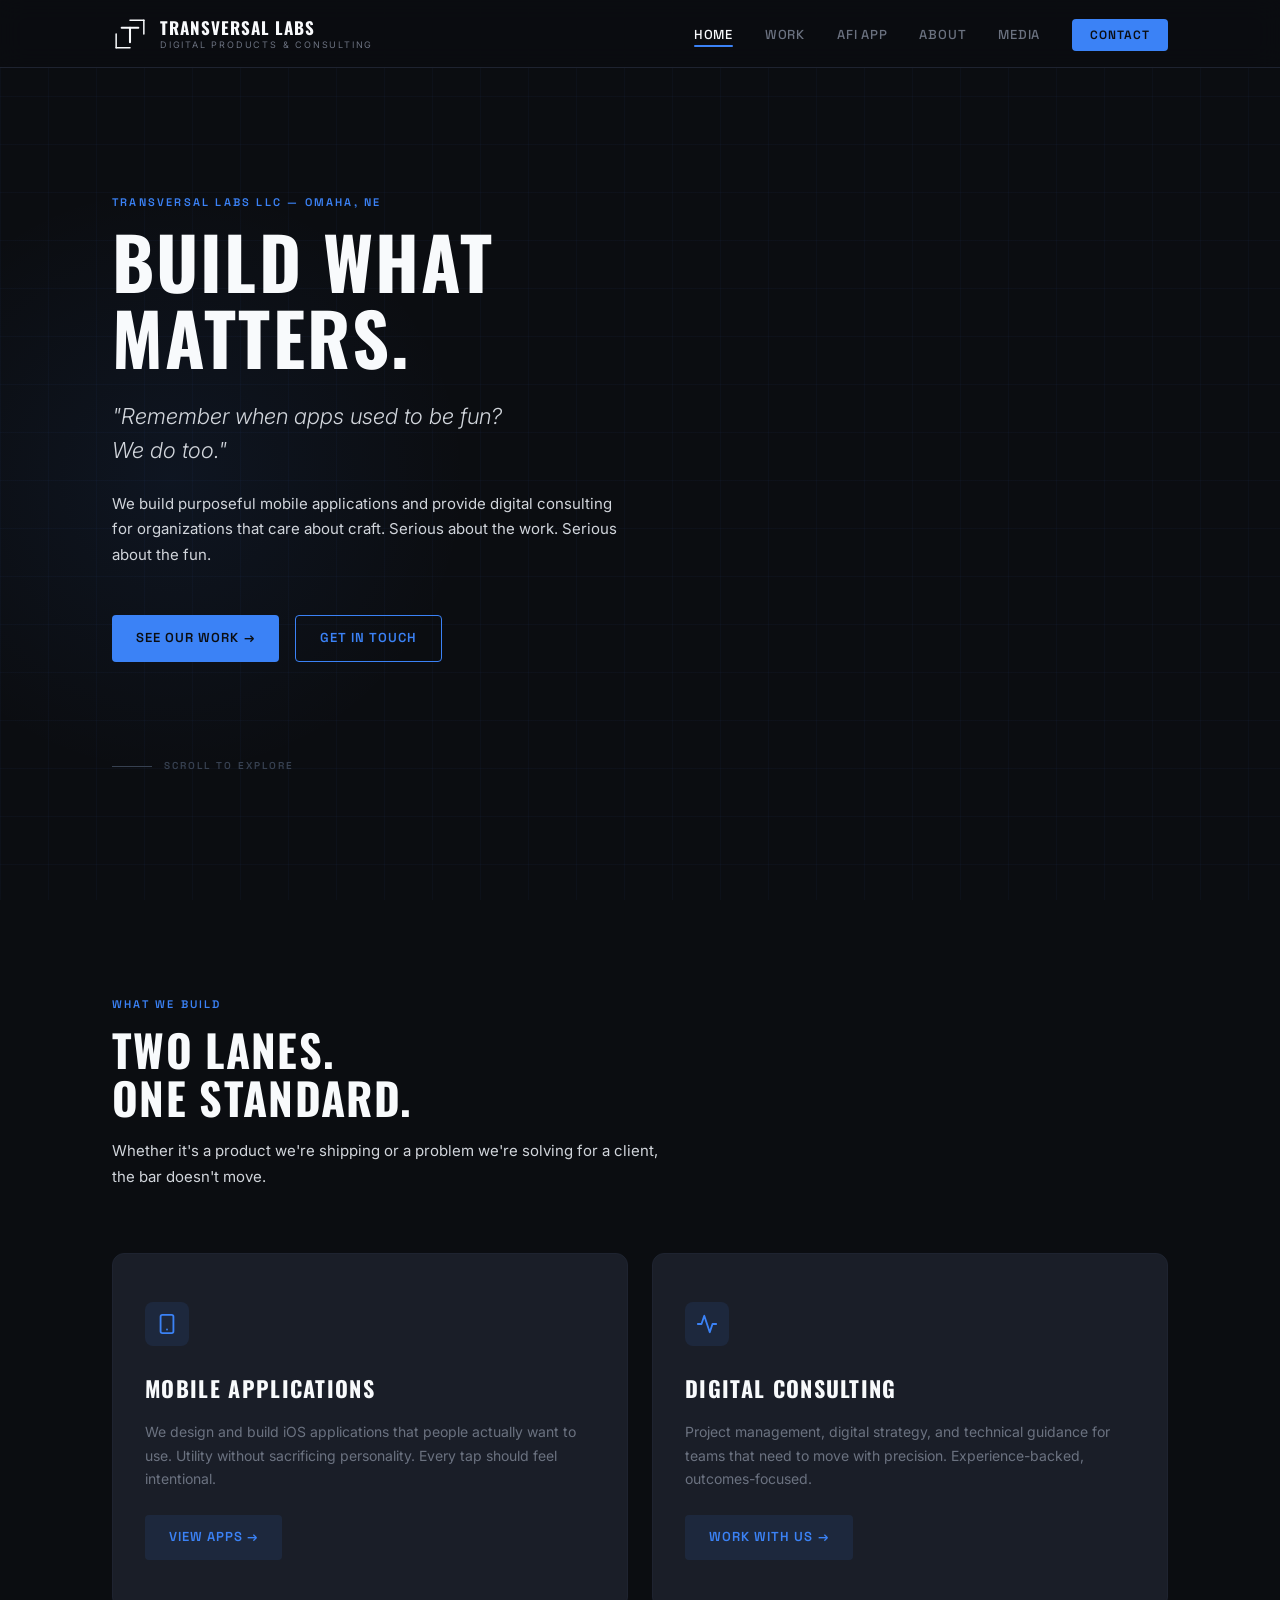
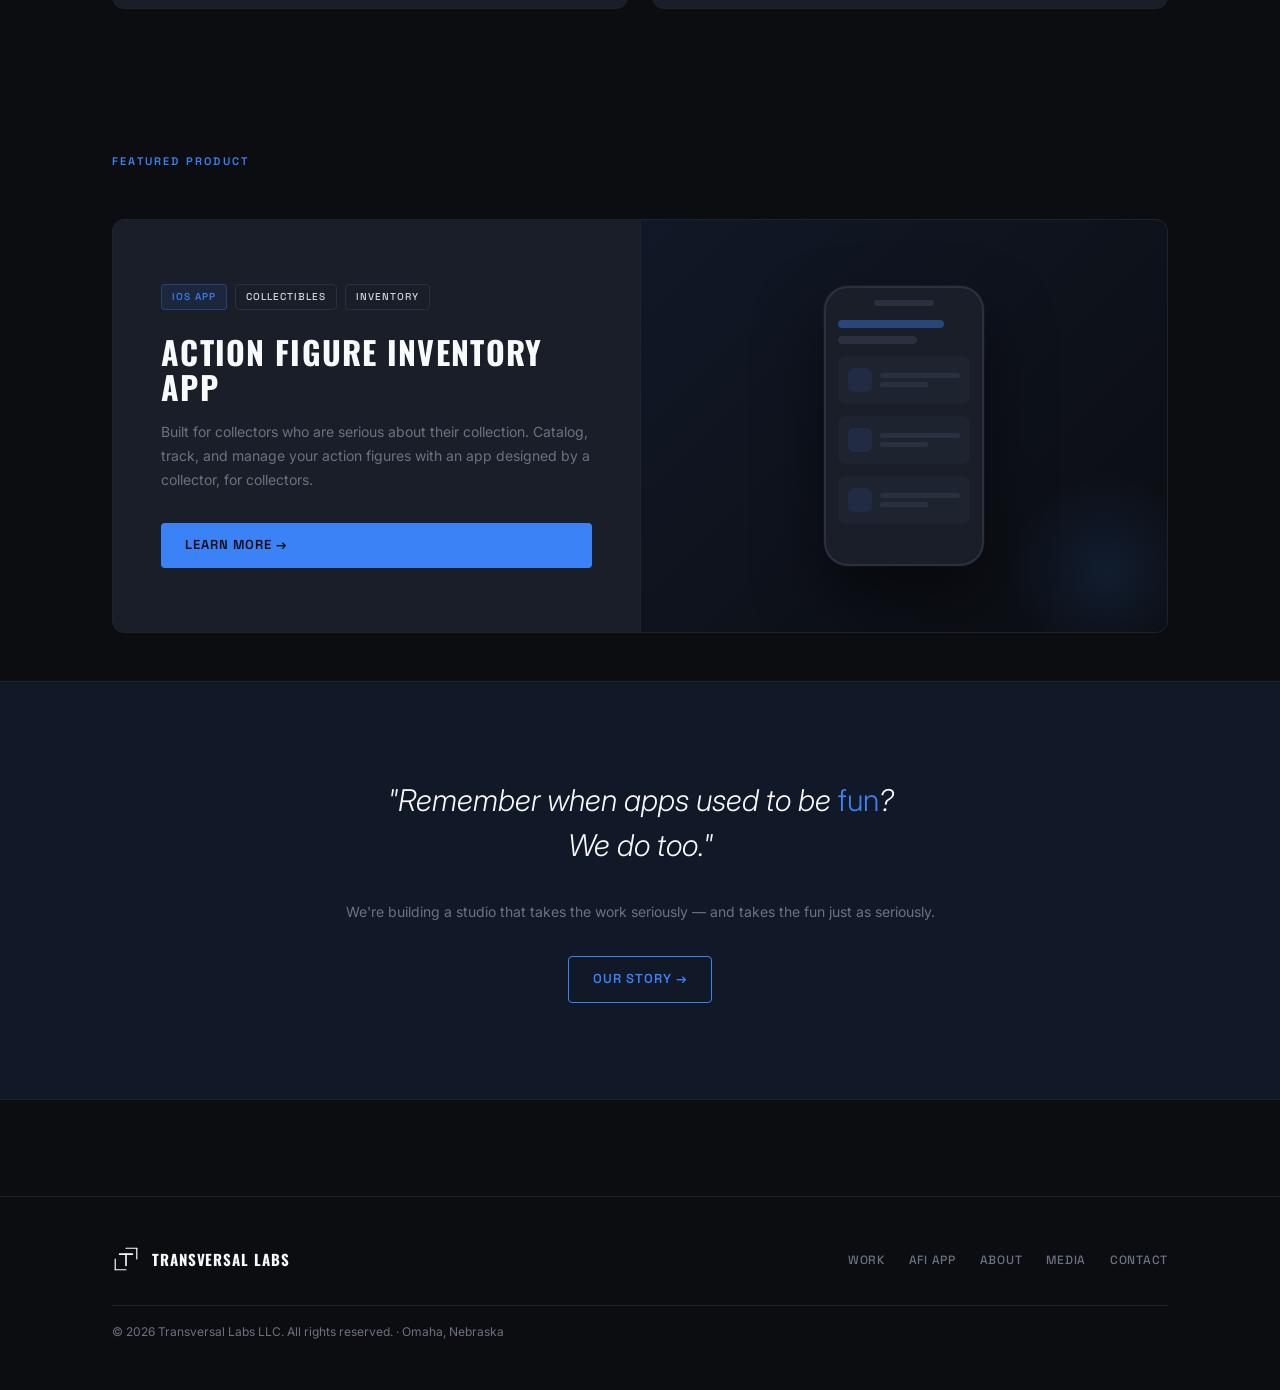
==== index.html @ af02b2d1 "Initial site build" ====
<!DOCTYPE html>
<html lang="en">
<head>
  <meta charset="UTF-8" />
  <meta name="viewport" content="width=device-width, initial-scale=1.0" />
  <meta name="description" content="Transversal Labs — Mobile apps and digital consulting. Remember when apps used to be fun? We do too." />
  <title>Transversal Labs — Digital Products &amp; Consulting</title>
  <link rel="stylesheet" href="styles.css" />
  <style>
    /* ── Page-specific styles ── */

    /* Hero */
    .hero {
      min-height: 100vh;
      display: flex;
      align-items: center;
      padding-top: var(--nav-height);
      position: relative;
      overflow: hidden;
    }

    /* Subtle grid background */
    .hero::before {
      content: '';
      position: absolute;
      inset: 0;
      background-image:
        linear-gradient(rgba(59,130,246,0.04) 1px, transparent 1px),
        linear-gradient(90deg, rgba(59,130,246,0.04) 1px, transparent 1px);
      background-size: 48px 48px;
      pointer-events: none;
    }

    /* Blue glow behind hero text */
    .hero::after {
      content: '';
      position: absolute;
      top: 20%;
      left: -10%;
      width: 600px;
      height: 600px;
      background: radial-gradient(circle, rgba(59,130,246,0.07) 0%, transparent 70%);
      pointer-events: none;
    }

    .hero__inner {
      position: relative;
      z-index: 1;
      padding: var(--space-9) 0;
    }

    .hero__tagline {
      font-family: var(--font-body);
      font-size: clamp(17px, 2.2vw, 22px);
      font-style: italic;
      font-weight: 300;
      color: var(--color-text-secondary);
      line-height: 1.55;
      margin-top: var(--space-5);
      max-width: 600px;
    }

    .hero__body {
      max-width: 520px;
      margin-top: var(--space-5);
    }

    .hero__actions {
      display: flex;
      gap: var(--space-4);
      margin-top: var(--space-7);
      flex-wrap: wrap;
    }

    .hero__scroll {
      display: flex;
      align-items: center;
      gap: var(--space-3);
      margin-top: var(--space-9);
      font-family: var(--font-ui);
      font-size: 10px;
      font-weight: 600;
      letter-spacing: 0.2em;
      text-transform: uppercase;
      color: var(--color-text-faint);
    }

    .hero__scroll-line {
      width: 40px;
      height: 1px;
      background: var(--color-text-faint);
    }

    /* What we build */
    .lanes {
      display: grid;
      grid-template-columns: 1fr 1fr;
      gap: var(--space-5);
      margin-top: var(--space-7);
    }

    .lane {
      background: var(--color-bg-card);
      border: 1px solid var(--color-border);
      border-radius: var(--radius-lg);
      padding: var(--space-7) var(--space-6);
      transition: border-color var(--transition), transform var(--transition);
    }

    .lane:hover {
      border-color: rgba(59,130,246,0.3);
      transform: translateY(-3px);
    }

    .lane__icon {
      width: 44px;
      height: 44px;
      background: var(--color-accent-ghost);
      border-radius: var(--radius-md);
      display: flex;
      align-items: center;
      justify-content: center;
      margin-bottom: var(--space-5);
    }

    .lane__title {
      font-family: var(--font-display);
      font-size: 22px;
      font-weight: 700;
      letter-spacing: 0.06em;
      text-transform: uppercase;
      color: var(--color-text-primary);
      margin-bottom: var(--space-3);
    }

    .lane__body {
      font-size: 14px;
      color: var(--color-text-muted);
      line-height: 1.7;
      margin-bottom: var(--space-5);
    }

    /* Featured app */
    .app-feature {
      background: var(--color-bg-card);
      border: 1px solid var(--color-border);
      border-radius: var(--radius-lg);
      overflow: hidden;
      display: grid;
      grid-template-columns: 1fr 1fr;
      margin-top: var(--space-7);
    }

    .app-feature__content {
      padding: var(--space-8) var(--space-7);
      display: flex;
      flex-direction: column;
      justify-content: center;
    }

    .app-feature__visual {
      background: linear-gradient(135deg, #111827 0%, #0B0D11 100%);
      border-left: 1px solid var(--color-border);
      display: flex;
      align-items: center;
      justify-content: center;
      padding: var(--space-7);
      min-height: 360px;
      position: relative;
      overflow: hidden;
    }

    /* Placeholder phone mockup */
    .phone-mock {
      width: 160px;
      height: 280px;
      background: #1A1E28;
      border-radius: 24px;
      border: 2px solid var(--color-border-light);
      position: relative;
      display: flex;
      flex-direction: column;
      overflow: hidden;
      box-shadow: 0 32px 64px rgba(0,0,0,0.5), 0 0 0 1px rgba(255,255,255,0.04);
    }

    .phone-mock__notch {
      width: 60px;
      height: 6px;
      background: var(--color-border-light);
      border-radius: 3px;
      margin: 12px auto 0;
    }

    .phone-mock__screen {
      flex: 1;
      padding: 14px 12px;
      display: flex;
      flex-direction: column;
      gap: 8px;
    }

    .phone-mock__bar {
      height: 8px;
      background: var(--color-border-light);
      border-radius: 4px;
    }

    .phone-mock__bar--short { width: 60%; }
    .phone-mock__bar--accent { background: rgba(59,130,246,0.4); width: 80%; }

    .phone-mock__card {
      background: var(--color-border);
      border-radius: 8px;
      height: 48px;
      margin-top: 4px;
      display: flex;
      align-items: center;
      padding: 0 10px;
      gap: 8px;
    }

    .phone-mock__dot {
      width: 24px;
      height: 24px;
      border-radius: 6px;
      background: var(--color-accent-ghost);
      flex-shrink: 0;
    }

    .phone-mock__lines {
      display: flex;
      flex-direction: column;
      gap: 4px;
      flex: 1;
    }

    .phone-mock__line {
      height: 5px;
      background: var(--color-border-light);
      border-radius: 3px;
    }

    .phone-mock__line--short { width: 60%; }

    .app-feature__visual::before {
      content: '';
      position: absolute;
      bottom: -40px;
      right: -40px;
      width: 200px;
      height: 200px;
      background: radial-gradient(circle, rgba(59,130,246,0.12) 0%, transparent 70%);
    }

    .app-feature__tags {
      display: flex;
      gap: var(--space-2);
      flex-wrap: wrap;
      margin-bottom: var(--space-5);
    }

    .app-feature__title {
      font-family: var(--font-display);
      font-size: clamp(22px, 3vw, 32px);
      font-weight: 700;
      letter-spacing: 0.04em;
      text-transform: uppercase;
      color: var(--color-text-primary);
      line-height: 1.1;
      margin-bottom: var(--space-4);
    }

    .app-feature__body {
      font-size: 14px;
      color: var(--color-text-muted);
      line-height: 1.7;
      margin-bottom: var(--space-6);
    }

    /* Philosophy / CTA band */
    .band {
      background: var(--color-bg-secondary);
      border-top: 1px solid var(--color-border);
      border-bottom: 1px solid var(--color-border);
      padding: var(--space-9) 0;
      text-align: center;
    }

    .band__quote {
      font-family: var(--font-body);
      font-size: clamp(20px, 3vw, 30px);
      font-style: italic;
      font-weight: 300;
      color: var(--color-text-primary);
      line-height: 1.5;
      max-width: 700px;
      margin: 0 auto var(--space-6);
    }

    .band__quote em {
      color: var(--color-accent);
      font-style: normal;
    }

    @media (max-width: 768px) {
      .lanes { grid-template-columns: 1fr; }
      .app-feature { grid-template-columns: 1fr; }
      .app-feature__visual { min-height: 220px; }
      .hero__actions { flex-direction: column; }
    }
  </style>
</head>
<body>

  <!-- ── Navigation ── -->
  <nav class="nav">
    <div class="nav__inner">
      <a href="index.html" class="nav__logo">
        <span class="nav__logo-mark">
          <svg width="36" height="36" viewBox="0 0 52 52" fill="none" xmlns="http://www.w3.org/2000/svg">
            <line x1="26" y1="6" x2="46" y2="6" stroke="#F8FAFC" stroke-width="2.2" stroke-linecap="round"/>
            <line x1="46" y1="6" x2="46" y2="26" stroke="#F8FAFC" stroke-width="2.2" stroke-linecap="round"/>
            <line x1="26" y1="46" x2="6" y2="46" stroke="#F8FAFC" stroke-width="2.2" stroke-linecap="round"/>
            <line x1="6" y1="46" x2="6" y2="26" stroke="#F8FAFC" stroke-width="2.2" stroke-linecap="round"/>
            <line x1="14" y1="17" x2="38" y2="17" stroke="#F8FAFC" stroke-width="3" stroke-linecap="round"/>
            <line x1="26" y1="17" x2="26" y2="38" stroke="#F8FAFC" stroke-width="3" stroke-linecap="round"/>
          </svg>
        </span>
        <div class="nav__logo-text">
          <span class="nav__logo-name">Transversal Labs</span>
          <span class="nav__logo-sub">Digital Products &amp; Consulting</span>
        </div>
      </a>

      <ul class="nav__links" id="nav-links">
        <li><a href="index.html" class="nav__link active">Home</a></li>
        <li><a href="work.html" class="nav__link">Work</a></li>
        <li><a href="afi.html" class="nav__link">AFI App</a></li>
        <li><a href="about.html" class="nav__link">About</a></li>
        <li><a href="media.html" class="nav__link">Media</a></li>
        <li><a href="contact.html" class="nav__link nav__cta">Contact</a></li>
      </ul>

      <button class="nav__toggle" id="nav-toggle" aria-label="Toggle menu">
        <span></span><span></span><span></span>
      </button>
    </div>
  </nav>

  <!-- ── Hero ── -->
  <section class="hero">
    <div class="container">
      <div class="hero__inner">
        <span class="eyebrow">Transversal Labs LLC — Omaha, NE</span>
        <h1>Build What<br>Matters.</h1>
        <p class="hero__tagline">"Remember when apps used to be fun?<br>We do too."</p>
        <p class="hero__body">We build purposeful mobile applications and provide digital consulting for organizations that care about craft. Serious about the work. Serious about the fun.</p>
        <div class="hero__actions">
          <a href="work.html" class="btn btn--primary">See Our Work →</a>
          <a href="contact.html" class="btn btn--outline">Get In Touch</a>
        </div>
        <div class="hero__scroll">
          <span class="hero__scroll-line"></span>
          Scroll to explore
        </div>
      </div>
    </div>
  </section>

  <!-- ── What We Build ── -->
  <section class="section">
    <div class="container">
      <div class="section-header">
        <span class="eyebrow">What We Build</span>
        <h2>Two Lanes.<br>One Standard.</h2>
        <p>Whether it's a product we're shipping or a problem we're solving for a client, the bar doesn't move.</p>
      </div>
      <div class="lanes">
        <div class="lane">
          <div class="lane__icon">
            <svg width="22" height="22" viewBox="0 0 24 24" fill="none" stroke="#3B82F6" stroke-width="2" stroke-linecap="round" stroke-linejoin="round">
              <rect x="5" y="2" width="14" height="20" rx="2" ry="2"/>
              <line x1="12" y1="18" x2="12.01" y2="18"/>
            </svg>
          </div>
          <p class="lane__title">Mobile Applications</p>
          <p class="lane__body">We design and build iOS applications that people actually want to use. Utility without sacrificing personality. Every tap should feel intentional.</p>
          <a href="work.html" class="btn btn--ghost">View Apps →</a>
        </div>
        <div class="lane">
          <div class="lane__icon">
            <svg width="22" height="22" viewBox="0 0 24 24" fill="none" stroke="#3B82F6" stroke-width="2" stroke-linecap="round" stroke-linejoin="round">
              <polyline points="22 12 18 12 15 21 9 3 6 12 2 12"/>
            </svg>
          </div>
          <p class="lane__title">Digital Consulting</p>
          <p class="lane__body">Project management, digital strategy, and technical guidance for teams that need to move with precision. Experience-backed, outcomes-focused.</p>
          <a href="contact.html" class="btn btn--ghost">Work With Us →</a>
        </div>
      </div>
    </div>
  </section>

  <!-- ── Featured App ── -->
  <section class="section--sm">
    <div class="container">
      <span class="eyebrow">Featured Product</span>
      <div class="app-feature">
        <div class="app-feature__content">
          <div class="app-feature__tags">
            <span class="tag tag--accent">iOS App</span>
            <span class="tag">Collectibles</span>
            <span class="tag">Inventory</span>
          </div>
          <h2 class="app-feature__title">Action Figure Inventory App</h2>
          <p class="app-feature__body">Built for collectors who are serious about their collection. Catalog, track, and manage your action figures with an app designed by a collector, for collectors.</p>
          <a href="afi.html" class="btn btn--primary">Learn More →</a>
        </div>
        <div class="app-feature__visual">
          <!-- Phone mockup placeholder -->
          <div class="phone-mock">
            <div class="phone-mock__notch"></div>
            <div class="phone-mock__screen">
              <div class="phone-mock__bar phone-mock__bar--accent"></div>
              <div class="phone-mock__bar phone-mock__bar--short"></div>
              <div class="phone-mock__card">
                <div class="phone-mock__dot"></div>
                <div class="phone-mock__lines">
                  <div class="phone-mock__line"></div>
                  <div class="phone-mock__line phone-mock__line--short"></div>
                </div>
              </div>
              <div class="phone-mock__card">
                <div class="phone-mock__dot"></div>
                <div class="phone-mock__lines">
                  <div class="phone-mock__line"></div>
                  <div class="phone-mock__line phone-mock__line--short"></div>
                </div>
              </div>
              <div class="phone-mock__card">
                <div class="phone-mock__dot"></div>
                <div class="phone-mock__lines">
                  <div class="phone-mock__line"></div>
                  <div class="phone-mock__line phone-mock__line--short"></div>
                </div>
              </div>
            </div>
          </div>
        </div>
      </div>
    </div>
  </section>

  <!-- ── Philosophy Band ── -->
  <section class="band">
    <div class="container">
      <p class="band__quote">"Remember when apps used to be <em>fun</em>?<br>We do too."</p>
      <p style="color: var(--color-text-muted); font-size: 14px; margin-bottom: var(--space-6);">We're building a studio that takes the work seriously — and takes the fun just as seriously.</p>
      <a href="about.html" class="btn btn--outline">Our Story →</a>
    </div>
  </section>

  <!-- ── Footer ── -->
  <footer class="footer">
    <div class="container">
      <div class="footer__inner">
        <div class="footer__logo">
          <svg width="28" height="28" viewBox="0 0 52 52" fill="none" xmlns="http://www.w3.org/2000/svg">
            <line x1="26" y1="6" x2="46" y2="6" stroke="#F8FAFC" stroke-width="2.2" stroke-linecap="round"/>
            <line x1="46" y1="6" x2="46" y2="26" stroke="#F8FAFC" stroke-width="2.2" stroke-linecap="round"/>
            <line x1="26" y1="46" x2="6" y2="46" stroke="#F8FAFC" stroke-width="2.2" stroke-linecap="round"/>
            <line x1="6" y1="46" x2="6" y2="26" stroke="#F8FAFC" stroke-width="2.2" stroke-linecap="round"/>
            <line x1="14" y1="17" x2="38" y2="17" stroke="#F8FAFC" stroke-width="3" stroke-linecap="round"/>
            <line x1="26" y1="17" x2="26" y2="38" stroke="#F8FAFC" stroke-width="3" stroke-linecap="round"/>
          </svg>
          <span class="footer__name">Transversal Labs</span>
        </div>
        <ul class="footer__links">
          <li><a href="work.html" class="footer__link">Work</a></li>
          <li><a href="afi.html" class="footer__link">AFI App</a></li>
          <li><a href="about.html" class="footer__link">About</a></li>
          <li><a href="media.html" class="footer__link">Media</a></li>
          <li><a href="contact.html" class="footer__link">Contact</a></li>
        </ul>
        <p class="footer__copy">© 2026 Transversal Labs LLC. All rights reserved. · Omaha, Nebraska</p>
      </div>
    </div>
  </footer>

  <script>
    // Mobile nav toggle
    const toggle = document.getElementById('nav-toggle');
    const links  = document.getElementById('nav-links');
    toggle.addEventListener('click', () => links.classList.toggle('open'));
  </script>

</body>
</html>
---- styles.css ----
/* ============================================================
   TRANSVERSAL LABS — Global Stylesheet
   Brand System v1.0
   ============================================================ */

/* ── Google Fonts ── */
@import url('https://fonts.googleapis.com/css2?family=Oswald:wght@400;500;600;700&family=Inter:ital,wght@0,300;0,400;0,500;0,600;1,300;1,400&family=Space+Grotesk:wght@400;500;600;700&display=swap');

/* ── Reset ── */
*, *::before, *::after {
  box-sizing: border-box;
  margin: 0;
  padding: 0;
}

/* ── Design Tokens ── */
:root {
  /* Colors */
  --color-bg-primary:    #0B0D11;
  --color-bg-secondary:  #111827;
  --color-bg-card:       #1A1E28;
  --color-border:        #1E2330;
  --color-border-light:  #2A3040;

  --color-accent:        #3B82F6;
  --color-accent-dark:   #2563EB;
  --color-accent-ghost:  rgba(59, 130, 246, 0.10);
  --color-accent-glow:   rgba(59, 130, 246, 0.20);

  --color-text-primary:  #F8FAFC;
  --color-text-secondary:#D1D5DB;
  --color-text-muted:    #6B7280;
  --color-text-faint:    #374151;

  /* Typography */
  --font-display: 'Oswald', sans-serif;
  --font-body:    'Inter', sans-serif;
  --font-ui:      'Space Grotesk', sans-serif;

  /* Spacing scale */
  --space-1:  4px;
  --space-2:  8px;
  --space-3:  12px;
  --space-4:  16px;
  --space-5:  24px;
  --space-6:  32px;
  --space-7:  48px;
  --space-8:  64px;
  --space-9:  96px;
  --space-10: 128px;

  /* Layout */
  --max-width: 1120px;
  --nav-height: 68px;

  /* Radius */
  --radius-sm: 4px;
  --radius-md: 8px;
  --radius-lg: 12px;

  /* Transitions */
  --transition: 0.2s ease;
}

/* ── Base ── */
html {
  scroll-behavior: smooth;
  -webkit-font-smoothing: antialiased;
}

body {
  background-color: var(--color-bg-primary);
  color: var(--color-text-primary);
  font-family: var(--font-body);
  font-size: 16px;
  line-height: 1.6;
  min-height: 100vh;
}

img { max-width: 100%; display: block; }
a { color: inherit; text-decoration: none; }
ul { list-style: none; }

/* ── Layout ── */
.container {
  width: 100%;
  max-width: var(--max-width);
  margin: 0 auto;
  padding: 0 var(--space-6);
}

.section {
  padding: var(--space-9) 0;
}

.section--sm {
  padding: var(--space-7) 0;
}

/* ── Navigation ── */
.nav {
  position: fixed;
  top: 0;
  left: 0;
  right: 0;
  height: var(--nav-height);
  background: rgba(11, 13, 17, 0.92);
  backdrop-filter: blur(12px);
  -webkit-backdrop-filter: blur(12px);
  border-bottom: 1px solid var(--color-border);
  z-index: 100;
  display: flex;
  align-items: center;
}

.nav__inner {
  display: flex;
  align-items: center;
  justify-content: space-between;
  width: 100%;
  max-width: var(--max-width);
  margin: 0 auto;
  padding: 0 var(--space-6);
}

/* Logo mark + wordmark */
.nav__logo {
  display: flex;
  align-items: center;
  gap: var(--space-3);
  text-decoration: none;
}

.nav__logo-mark svg {
  display: block;
}

.nav__logo-text {
  display: flex;
  flex-direction: column;
  line-height: 1;
}

.nav__logo-name {
  font-family: var(--font-display);
  font-size: 17px;
  font-weight: 700;
  letter-spacing: 0.06em;
  text-transform: uppercase;
  color: var(--color-text-primary);
}

.nav__logo-sub {
  font-family: var(--font-body);
  font-size: 9px;
  font-weight: 400;
  letter-spacing: 0.2em;
  text-transform: uppercase;
  color: var(--color-text-muted);
  margin-top: 4px;
}

/* Nav links */
.nav__links {
  display: flex;
  align-items: center;
  gap: var(--space-6);
}

.nav__link {
  font-family: var(--font-ui);
  font-size: 13px;
  font-weight: 500;
  letter-spacing: 0.06em;
  color: var(--color-text-muted);
  text-transform: uppercase;
  transition: color var(--transition);
  position: relative;
}

.nav__link:hover,
.nav__link.active {
  color: var(--color-text-primary);
}

.nav__link.active::after {
  content: '';
  position: absolute;
  bottom: -4px;
  left: 0;
  right: 0;
  height: 2px;
  background: var(--color-accent);
  border-radius: 2px;
}

.nav__cta {
  font-family: var(--font-ui);
  font-size: 12px;
  font-weight: 600;
  letter-spacing: 0.08em;
  text-transform: uppercase;
  color: var(--color-bg-primary);
  background: var(--color-accent);
  padding: 8px 18px;
  border-radius: var(--radius-sm);
  transition: background var(--transition), transform var(--transition);
}

.nav__cta:hover {
  background: var(--color-accent-dark);
  transform: translateY(-1px);
}

/* Mobile nav toggle */
.nav__toggle {
  display: none;
  flex-direction: column;
  gap: 5px;
  cursor: pointer;
  padding: var(--space-2);
  background: none;
  border: none;
}

.nav__toggle span {
  display: block;
  width: 22px;
  height: 2px;
  background: var(--color-text-primary);
  border-radius: 2px;
  transition: var(--transition);
}

/* ── Typography ── */
.eyebrow {
  font-family: var(--font-ui);
  font-size: 11px;
  font-weight: 600;
  letter-spacing: 0.2em;
  text-transform: uppercase;
  color: var(--color-accent);
  display: block;
  margin-bottom: var(--space-3);
}

h1, .h1 {
  font-family: var(--font-display);
  font-size: clamp(42px, 6vw, 72px);
  font-weight: 700;
  letter-spacing: 0.03em;
  text-transform: uppercase;
  line-height: 1.05;
  color: var(--color-text-primary);
}

h2, .h2 {
  font-family: var(--font-display);
  font-size: clamp(28px, 4vw, 44px);
  font-weight: 700;
  letter-spacing: 0.03em;
  text-transform: uppercase;
  line-height: 1.1;
  color: var(--color-text-primary);
}

h3, .h3 {
  font-family: var(--font-display);
  font-size: clamp(20px, 2.5vw, 26px);
  font-weight: 600;
  letter-spacing: 0.04em;
  text-transform: uppercase;
  color: var(--color-text-primary);
}

.tagline {
  font-family: var(--font-body);
  font-size: clamp(16px, 2vw, 20px);
  font-style: italic;
  font-weight: 300;
  color: var(--color-text-secondary);
  line-height: 1.55;
}

p {
  font-family: var(--font-body);
  font-size: 15px;
  color: var(--color-text-secondary);
  line-height: 1.7;
}

.text-muted { color: var(--color-text-muted); }
.text-accent { color: var(--color-accent); }

/* ── Buttons ── */
.btn {
  display: inline-flex;
  align-items: center;
  gap: var(--space-2);
  font-family: var(--font-ui);
  font-size: 13px;
  font-weight: 600;
  letter-spacing: 0.08em;
  text-transform: uppercase;
  padding: 12px 24px;
  border-radius: var(--radius-sm);
  border: none;
  cursor: pointer;
  transition: background var(--transition), transform var(--transition), box-shadow var(--transition);
  text-decoration: none;
}

.btn--primary {
  background: var(--color-accent);
  color: var(--color-bg-primary);
}

.btn--primary:hover {
  background: var(--color-accent-dark);
  transform: translateY(-2px);
  box-shadow: 0 8px 24px var(--color-accent-glow);
}

.btn--outline {
  background: transparent;
  color: var(--color-accent);
  border: 1.5px solid var(--color-accent);
}

.btn--outline:hover {
  background: var(--color-accent-ghost);
  transform: translateY(-2px);
}

.btn--ghost {
  background: var(--color-accent-ghost);
  color: var(--color-accent);
}

.btn--ghost:hover {
  background: rgba(59, 130, 246, 0.18);
  transform: translateY(-2px);
}

/* ── Cards ── */
.card {
  background: var(--color-bg-card);
  border: 1px solid var(--color-border);
  border-radius: var(--radius-lg);
  padding: var(--space-6);
  transition: border-color var(--transition), transform var(--transition);
}

.card:hover {
  border-color: var(--color-border-light);
  transform: translateY(-2px);
}

/* ── Divider ── */
.divider {
  border: none;
  border-top: 1px solid var(--color-border);
  margin: var(--space-7) 0;
}

/* ── Tags / Pills ── */
.tag {
  display: inline-block;
  font-family: var(--font-ui);
  font-size: 10px;
  font-weight: 500;
  letter-spacing: 0.1em;
  text-transform: uppercase;
  color: var(--color-text-secondary);
  border: 1px solid var(--color-border-light);
  padding: 4px 10px;
  border-radius: var(--radius-sm);
}

.tag--accent {
  color: var(--color-accent);
  border-color: rgba(59, 130, 246, 0.3);
  background: var(--color-accent-ghost);
}

/* ── Section header ── */
.section-header {
  margin-bottom: var(--space-8);
}

.section-header p {
  max-width: 560px;
  margin-top: var(--space-4);
}

/* ── Footer ── */
.footer {
  border-top: 1px solid var(--color-border);
  padding: var(--space-7) 0;
  margin-top: var(--space-9);
}

.footer__inner {
  display: flex;
  align-items: center;
  justify-content: space-between;
  flex-wrap: wrap;
  gap: var(--space-4);
}

.footer__logo {
  display: flex;
  align-items: center;
  gap: var(--space-3);
}

.footer__name {
  font-family: var(--font-display);
  font-size: 15px;
  font-weight: 700;
  letter-spacing: 0.06em;
  text-transform: uppercase;
  color: var(--color-text-primary);
}

.footer__links {
  display: flex;
  gap: var(--space-5);
}

.footer__link {
  font-family: var(--font-ui);
  font-size: 12px;
  font-weight: 500;
  letter-spacing: 0.06em;
  text-transform: uppercase;
  color: var(--color-text-muted);
  transition: color var(--transition);
}

.footer__link:hover {
  color: var(--color-text-primary);
}

.footer__copy {
  font-size: 12px;
  color: var(--color-text-muted);
  width: 100%;
  margin-top: var(--space-4);
  padding-top: var(--space-4);
  border-top: 1px solid var(--color-border);
}

/* ── Logo SVG mark (reusable) ── */
.logo-mark { display: block; flex-shrink: 0; }

/* ── Utility ── */
.flex        { display: flex; }
.flex-center { display: flex; align-items: center; justify-content: center; }
.gap-2       { gap: var(--space-2); }
.gap-3       { gap: var(--space-3); }
.gap-4       { gap: var(--space-4); }
.gap-5       { gap: var(--space-5); }
.mt-4        { margin-top: var(--space-4); }
.mt-5        { margin-top: var(--space-5); }
.mt-6        { margin-top: var(--space-6); }
.mt-7        { margin-top: var(--space-7); }

/* ── Responsive ── */
@media (max-width: 768px) {
  .nav__links { display: none; }
  .nav__links.open {
    display: flex;
    flex-direction: column;
    position: absolute;
    top: var(--nav-height);
    left: 0;
    right: 0;
    background: var(--color-bg-primary);
    border-bottom: 1px solid var(--color-border);
    padding: var(--space-5) var(--space-6);
    gap: var(--space-5);
  }
  .nav__toggle { display: flex; }
  .nav__cta { display: none; }
  .container { padding: 0 var(--space-5); }
  .section { padding: var(--space-7) 0; }
  .footer__inner { flex-direction: column; align-items: flex-start; }
}
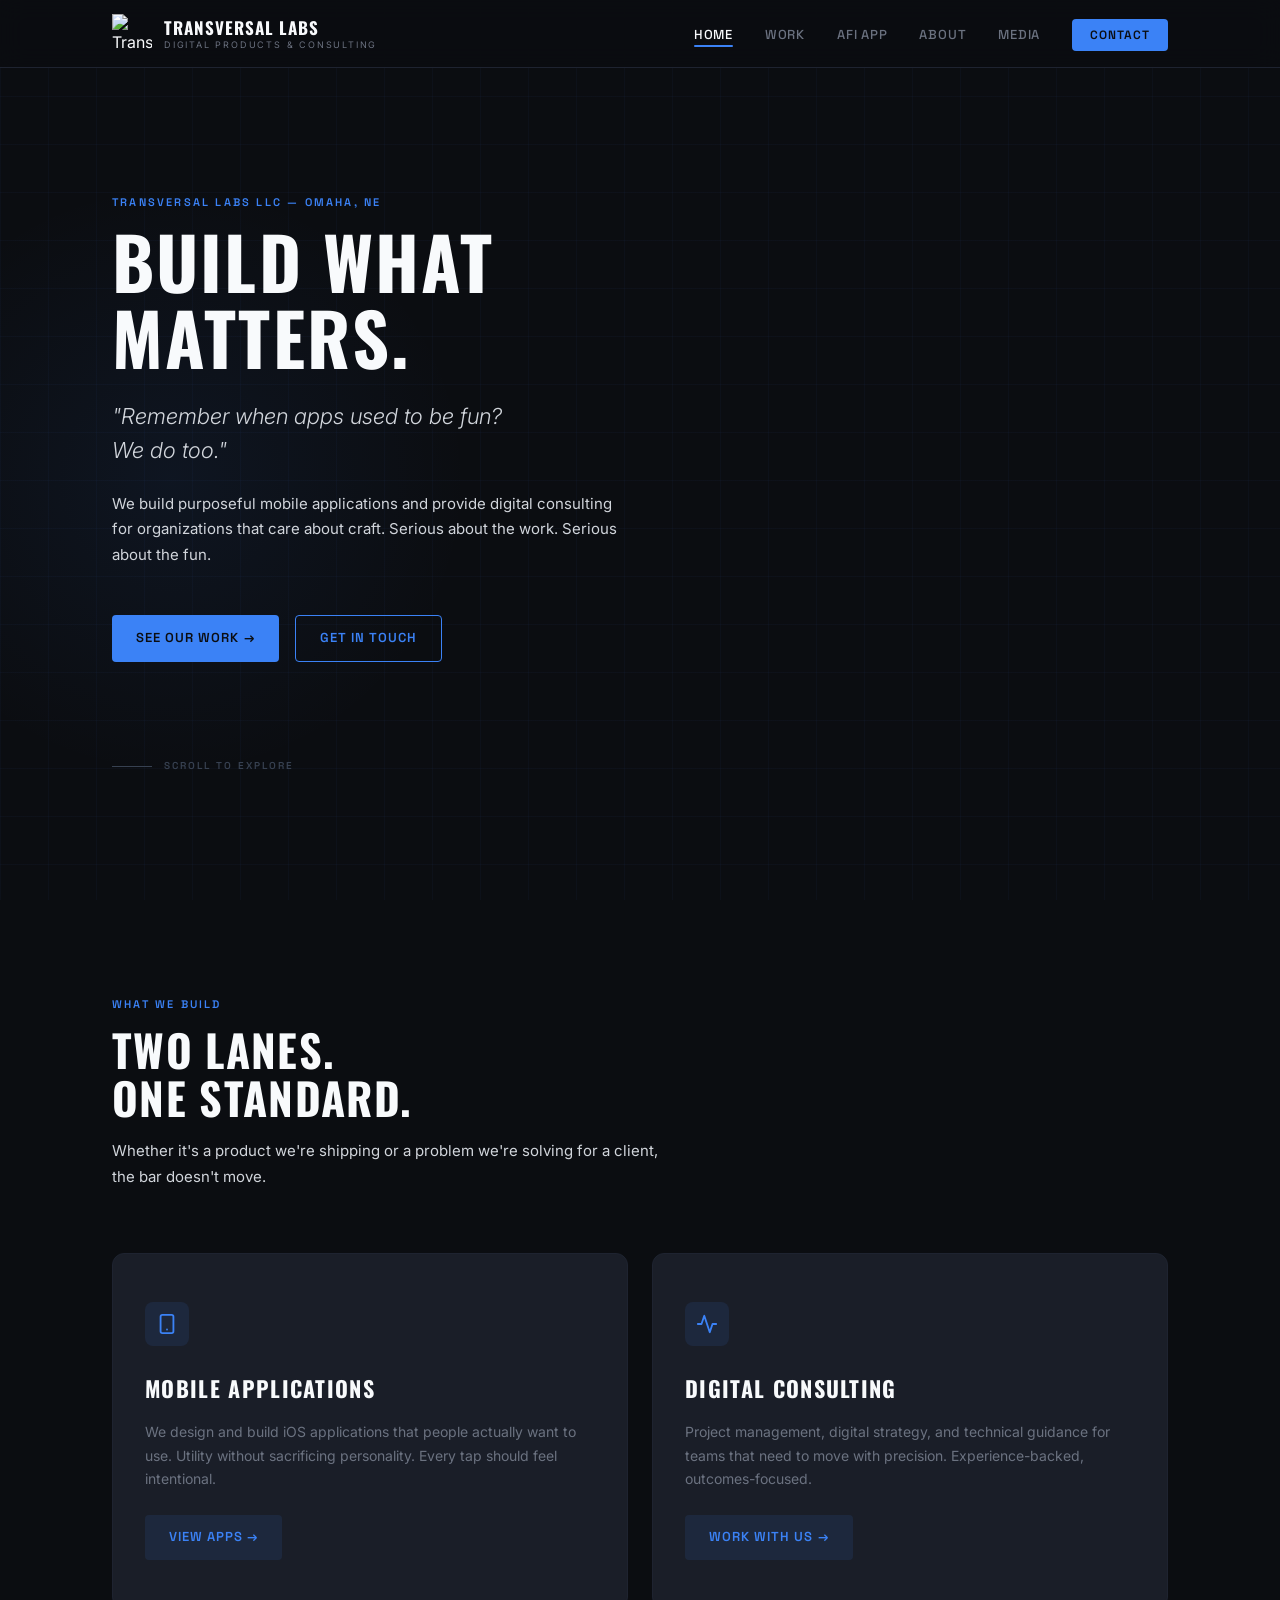
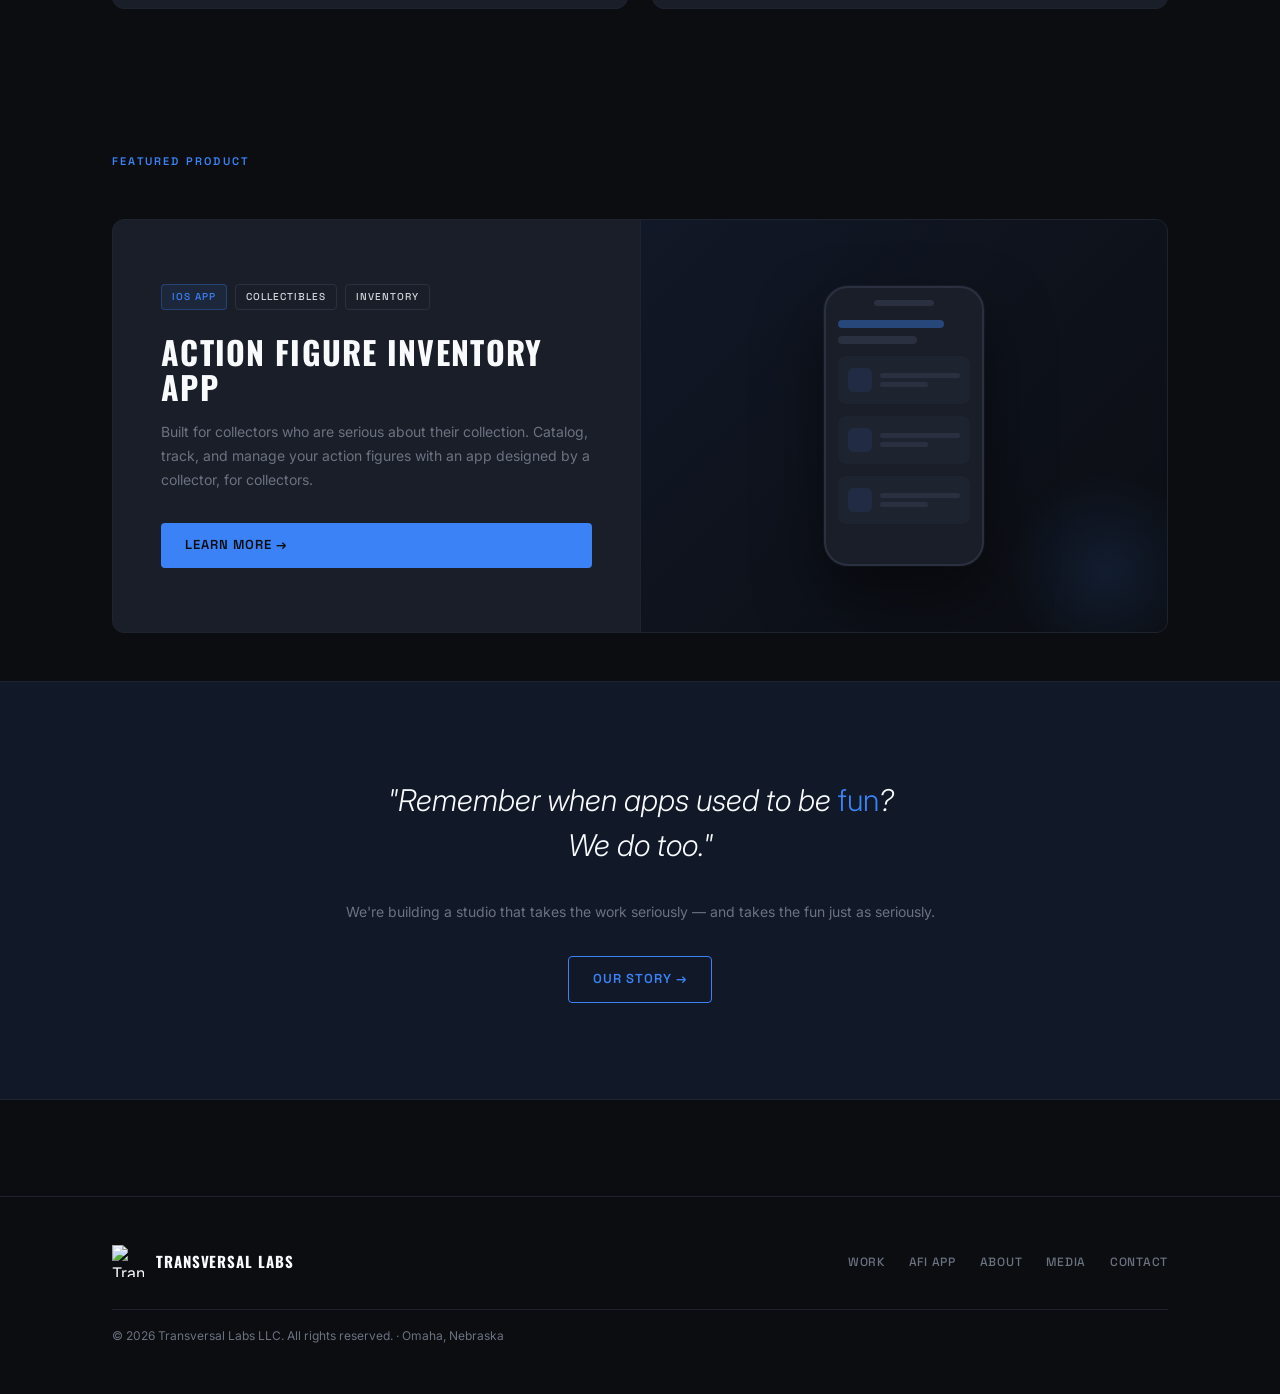
==== commit 58bbc024: "Update nav logo to Playfair t mark" ====
--- a/index.html
+++ b/index.html
@@ -317,16 +317,7 @@
   <nav class="nav">
     <div class="nav__inner">
       <a href="index.html" class="nav__logo">
-        <span class="nav__logo-mark">
-          <svg width="36" height="36" viewBox="0 0 52 52" fill="none" xmlns="http://www.w3.org/2000/svg">
-            <line x1="26" y1="6" x2="46" y2="6" stroke="#F8FAFC" stroke-width="2.2" stroke-linecap="round"/>
-            <line x1="46" y1="6" x2="46" y2="26" stroke="#F8FAFC" stroke-width="2.2" stroke-linecap="round"/>
-            <line x1="26" y1="46" x2="6" y2="46" stroke="#F8FAFC" stroke-width="2.2" stroke-linecap="round"/>
-            <line x1="6" y1="46" x2="6" y2="26" stroke="#F8FAFC" stroke-width="2.2" stroke-linecap="round"/>
-            <line x1="14" y1="17" x2="38" y2="17" stroke="#F8FAFC" stroke-width="3" stroke-linecap="round"/>
-            <line x1="26" y1="17" x2="26" y2="38" stroke="#F8FAFC" stroke-width="3" stroke-linecap="round"/>
-          </svg>
-        </span>
+        <img src="images/TL-logo-200.png" alt="Transversal Labs" class="nav__logo-img" />
         <div class="nav__logo-text">
           <span class="nav__logo-name">Transversal Labs</span>
           <span class="nav__logo-sub">Digital Products &amp; Consulting</span>
@@ -466,14 +457,7 @@
     <div class="container">
       <div class="footer__inner">
         <div class="footer__logo">
-          <svg width="28" height="28" viewBox="0 0 52 52" fill="none" xmlns="http://www.w3.org/2000/svg">
-            <line x1="26" y1="6" x2="46" y2="6" stroke="#F8FAFC" stroke-width="2.2" stroke-linecap="round"/>
-            <line x1="46" y1="6" x2="46" y2="26" stroke="#F8FAFC" stroke-width="2.2" stroke-linecap="round"/>
-            <line x1="26" y1="46" x2="6" y2="46" stroke="#F8FAFC" stroke-width="2.2" stroke-linecap="round"/>
-            <line x1="6" y1="46" x2="6" y2="26" stroke="#F8FAFC" stroke-width="2.2" stroke-linecap="round"/>
-            <line x1="14" y1="17" x2="38" y2="17" stroke="#F8FAFC" stroke-width="3" stroke-linecap="round"/>
-            <line x1="26" y1="17" x2="26" y2="38" stroke="#F8FAFC" stroke-width="3" stroke-linecap="round"/>
-          </svg>
+          <img src="images/TL-logo-200.png" alt="Transversal Labs" style="width:32px; height:32px;" />
           <span class="footer__name">Transversal Labs</span>
         </div>
         <ul class="footer__links">
--- a/styles.css
+++ b/styles.css
@@ -129,6 +129,13 @@
   align-items: center;
   gap: var(--space-3);
   text-decoration: none;
+}
+
+.nav__logo-img {
+  width: 40px;
+  height: 40px;
+  display: block;
+  flex-shrink: 0;
 }
 
 .nav__logo-mark svg {
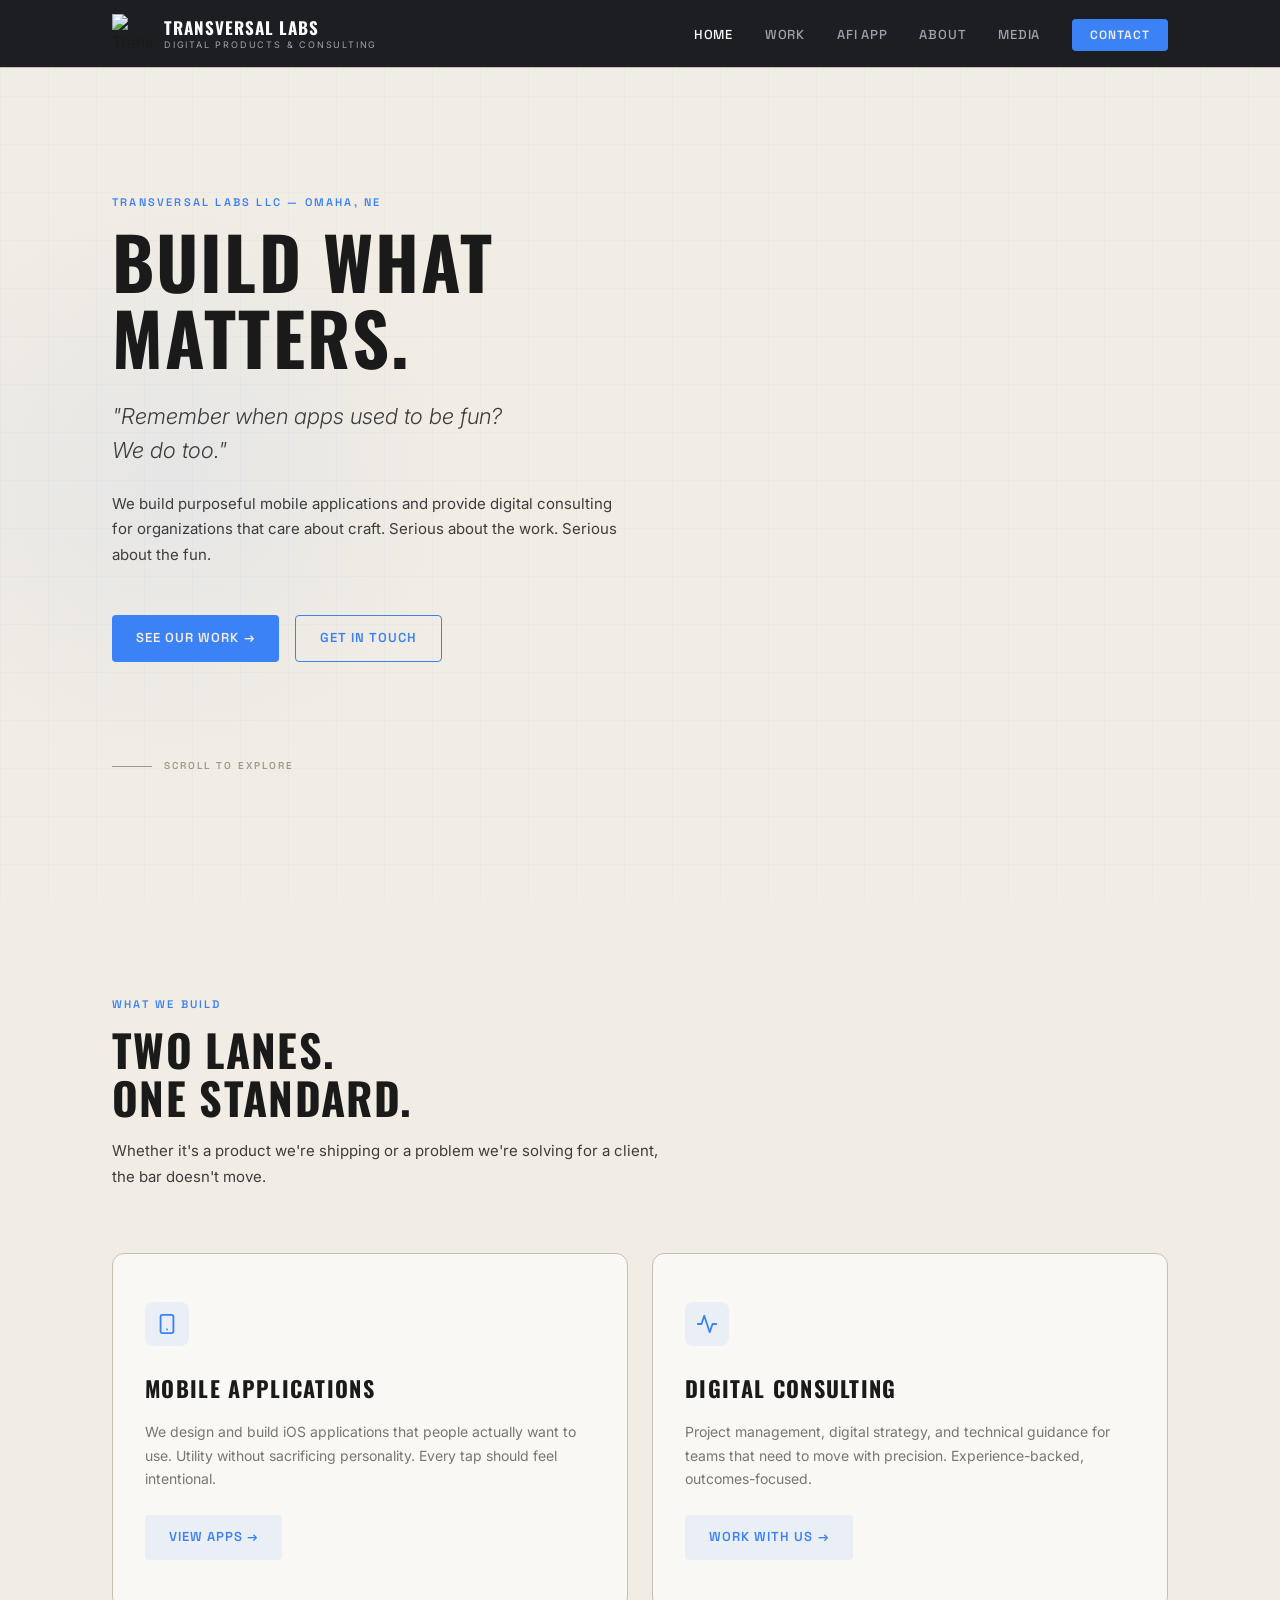
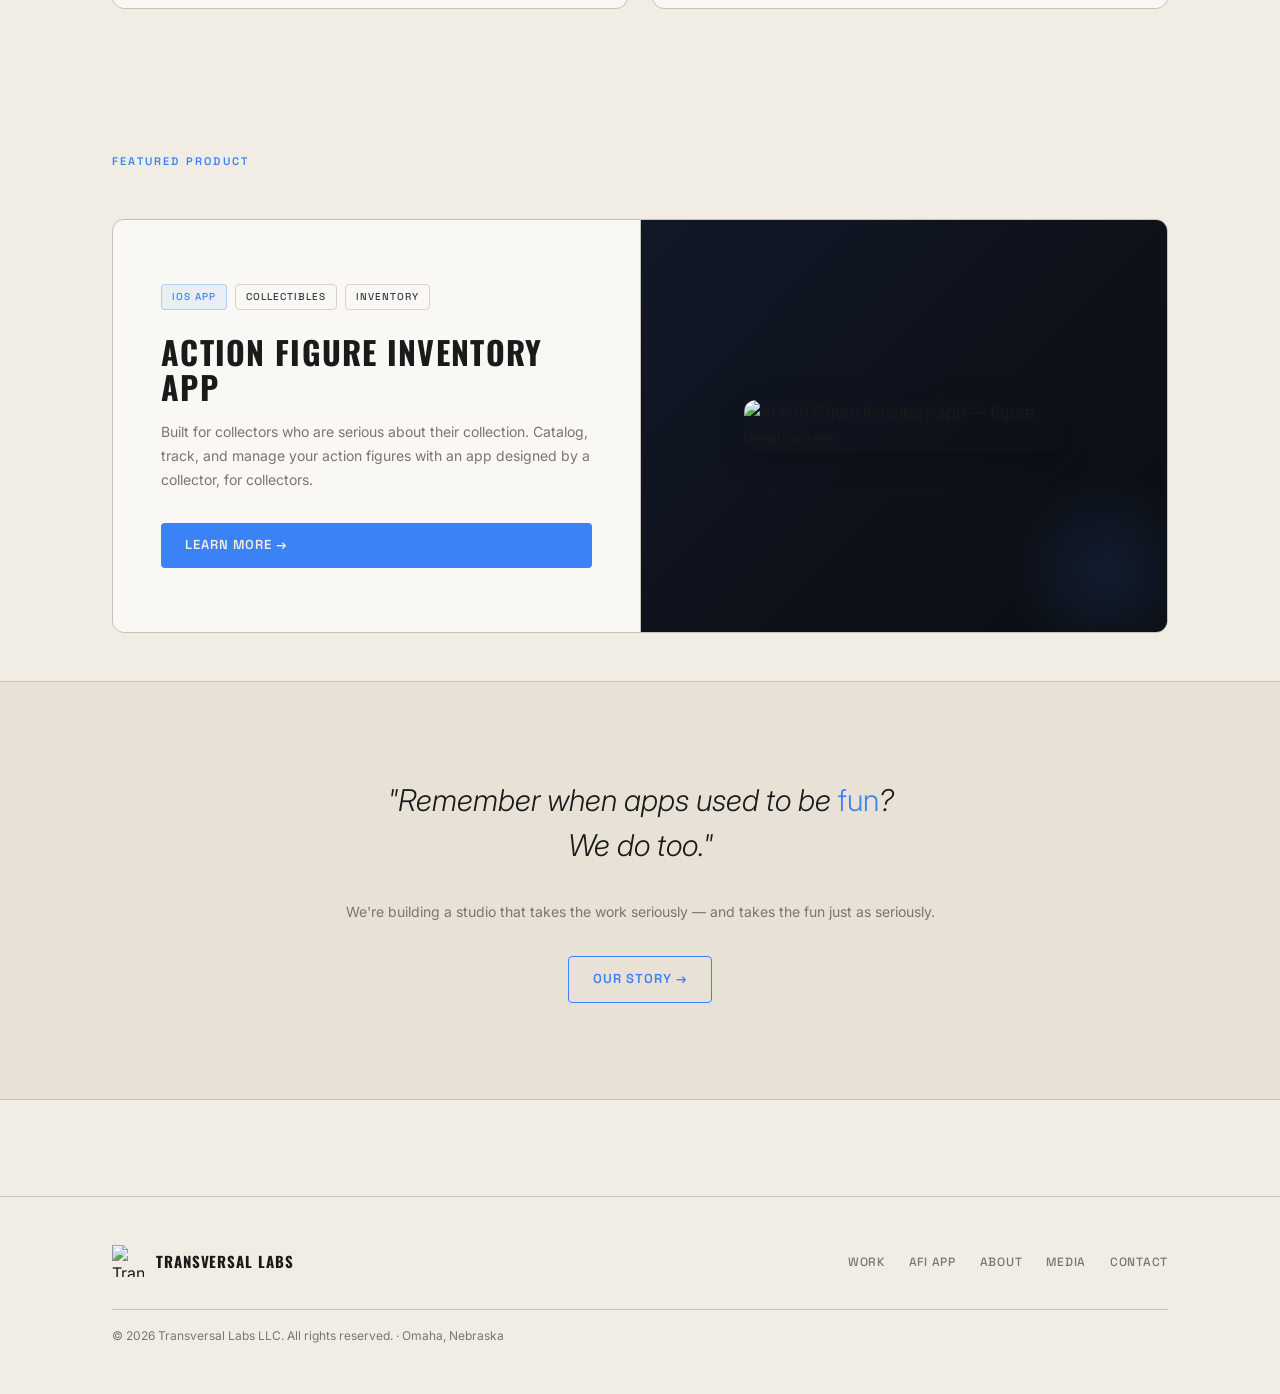
==== commit 0fb5349d: "light mode plaette, mailto forms, real app screenshot" ====
--- a/index.html
+++ b/index.html
@@ -317,7 +317,7 @@
   <nav class="nav">
     <div class="nav__inner">
       <a href="index.html" class="nav__logo">
-        <img src="images/TL-logo-200.png" alt="Transversal Labs" class="nav__logo-img" />
+        <img src="images/TL-logo-transparent.png" alt="Transversal Labs" class="nav__logo-img" />
         <div class="nav__logo-text">
           <span class="nav__logo-name">Transversal Labs</span>
           <span class="nav__logo-sub">Digital Products &amp; Consulting</span>
@@ -409,32 +409,19 @@
           <a href="afi.html" class="btn btn--primary">Learn More →</a>
         </div>
         <div class="app-feature__visual">
-          <!-- Phone mockup placeholder -->
-          <div class="phone-mock">
-            <div class="phone-mock__notch"></div>
-            <div class="phone-mock__screen">
-              <div class="phone-mock__bar phone-mock__bar--accent"></div>
-              <div class="phone-mock__bar phone-mock__bar--short"></div>
-              <div class="phone-mock__card">
-                <div class="phone-mock__dot"></div>
-                <div class="phone-mock__lines">
-                  <div class="phone-mock__line"></div>
-                  <div class="phone-mock__line phone-mock__line--short"></div>
-                </div>
-              </div>
-              <div class="phone-mock__card">
-                <div class="phone-mock__dot"></div>
-                <div class="phone-mock__lines">
-                  <div class="phone-mock__line"></div>
-                  <div class="phone-mock__line phone-mock__line--short"></div>
-                </div>
-              </div>
-              <div class="phone-mock__card">
-                <div class="phone-mock__dot"></div>
-                <div class="phone-mock__lines">
-                  <div class="phone-mock__line"></div>
-                  <div class="phone-mock__line phone-mock__line--short"></div>
-                </div>
+          <img
+            src="images/Solo_Home_index.png"
+            alt="Action Figure Inventory app — figure detail screen"
+            style="
+              width: 100%;
+              max-width: 320px;
+              border-radius: var(--radius-lg);
+              display: block;
+              margin: 0 auto;
+              box-shadow: 0 8px 32px rgba(0,0,0,0.18);
+            "
+          />
+        </div>
               </div>
             </div>
           </div>
@@ -457,7 +444,7 @@
     <div class="container">
       <div class="footer__inner">
         <div class="footer__logo">
-          <img src="images/TL-logo-200.png" alt="Transversal Labs" style="width:32px; height:32px;" />
+          <img src="images/TL-logo-transparent.png" alt="Transversal Labs" style="width:32px; height:32px;" />
           <span class="footer__name">Transversal Labs</span>
         </div>
         <ul class="footer__links">
--- a/styles.css
+++ b/styles.css
@@ -16,21 +16,21 @@
 /* ── Design Tokens ── */
 :root {
   /* Colors */
-  --color-bg-primary:    #0B0D11;
-  --color-bg-secondary:  #111827;
-  --color-bg-card:       #1A1E28;
-  --color-border:        #1E2330;
-  --color-border-light:  #2A3040;
+  --color-bg-primary:    #F2EDE4;
+  --color-bg-secondary:  #E8E1D6;
+  --color-bg-card:       #FAF8F4;
+  --color-border:        #C8C0B2;
+  --color-border-light:  #D9D4CA;
 
   --color-accent:        #3B82F6;
   --color-accent-dark:   #2563EB;
-  --color-accent-ghost:  rgba(59, 130, 246, 0.10);
-  --color-accent-glow:   rgba(59, 130, 246, 0.20);
-
-  --color-text-primary:  #F8FAFC;
-  --color-text-secondary:#D1D5DB;
-  --color-text-muted:    #6B7280;
-  --color-text-faint:    #374151;
+  --color-accent-ghost:  rgba(59, 130, 246, 0.08);
+  --color-accent-glow:   rgba(59, 130, 246, 0.15);
+
+  --color-text-primary:  #1A1A1A;
+  --color-text-secondary:#3D3D3D;
+  --color-text-muted:    #7A7570;
+  --color-text-faint:    #A09890;
 
   /* Typography */
   --font-display: 'Oswald', sans-serif;
@@ -154,7 +154,7 @@
   font-weight: 700;
   letter-spacing: 0.06em;
   text-transform: uppercase;
-  color: var(--color-text-primary);
+  color: #F8FAFC;
 }
 
 .nav__logo-sub {
@@ -163,15 +163,8 @@
   font-weight: 400;
   letter-spacing: 0.2em;
   text-transform: uppercase;
-  color: var(--color-text-muted);
+  color: #9CA3AF;
   margin-top: 4px;
-}
-
-/* Nav links */
-.nav__links {
-  display: flex;
-  align-items: center;
-  gap: var(--space-6);
 }
 
 .nav__link {
@@ -179,7 +172,7 @@
   font-size: 13px;
   font-weight: 500;
   letter-spacing: 0.06em;
-  color: var(--color-text-muted);
+  color: #9CA3AF;          /* medium gray — readable on dark nav */
   text-transform: uppercase;
   transition: color var(--transition);
   position: relative;
@@ -187,18 +180,7 @@
 
 .nav__link:hover,
 .nav__link.active {
-  color: var(--color-text-primary);
-}
-
-.nav__link.active::after {
-  content: '';
-  position: absolute;
-  bottom: -4px;
-  left: 0;
-  right: 0;
-  height: 2px;
-  background: var(--color-accent);
-  border-radius: 2px;
+  color: #F8FAFC;          /* near-white — clear active/hover state on dark nav */
 }
 
 .nav__cta {
@@ -473,6 +455,13 @@
 .mt-6        { margin-top: var(--space-6); }
 .mt-7        { margin-top: var(--space-7); }
 
+/* Nav links */
+.nav__links {
+  display: flex;
+  align-items: center;
+  gap: var(--space-6);
+}
+
 /* ── Responsive ── */
 @media (max-width: 768px) {
   .nav__links { display: none; }
@@ -483,8 +472,8 @@
     top: var(--nav-height);
     left: 0;
     right: 0;
-    background: var(--color-bg-primary);
-    border-bottom: 1px solid var(--color-border);
+    background: #0B0D11;
+    border-bottom: 1px solid #2A3040;
     padding: var(--space-5) var(--space-6);
     gap: var(--space-5);
   }
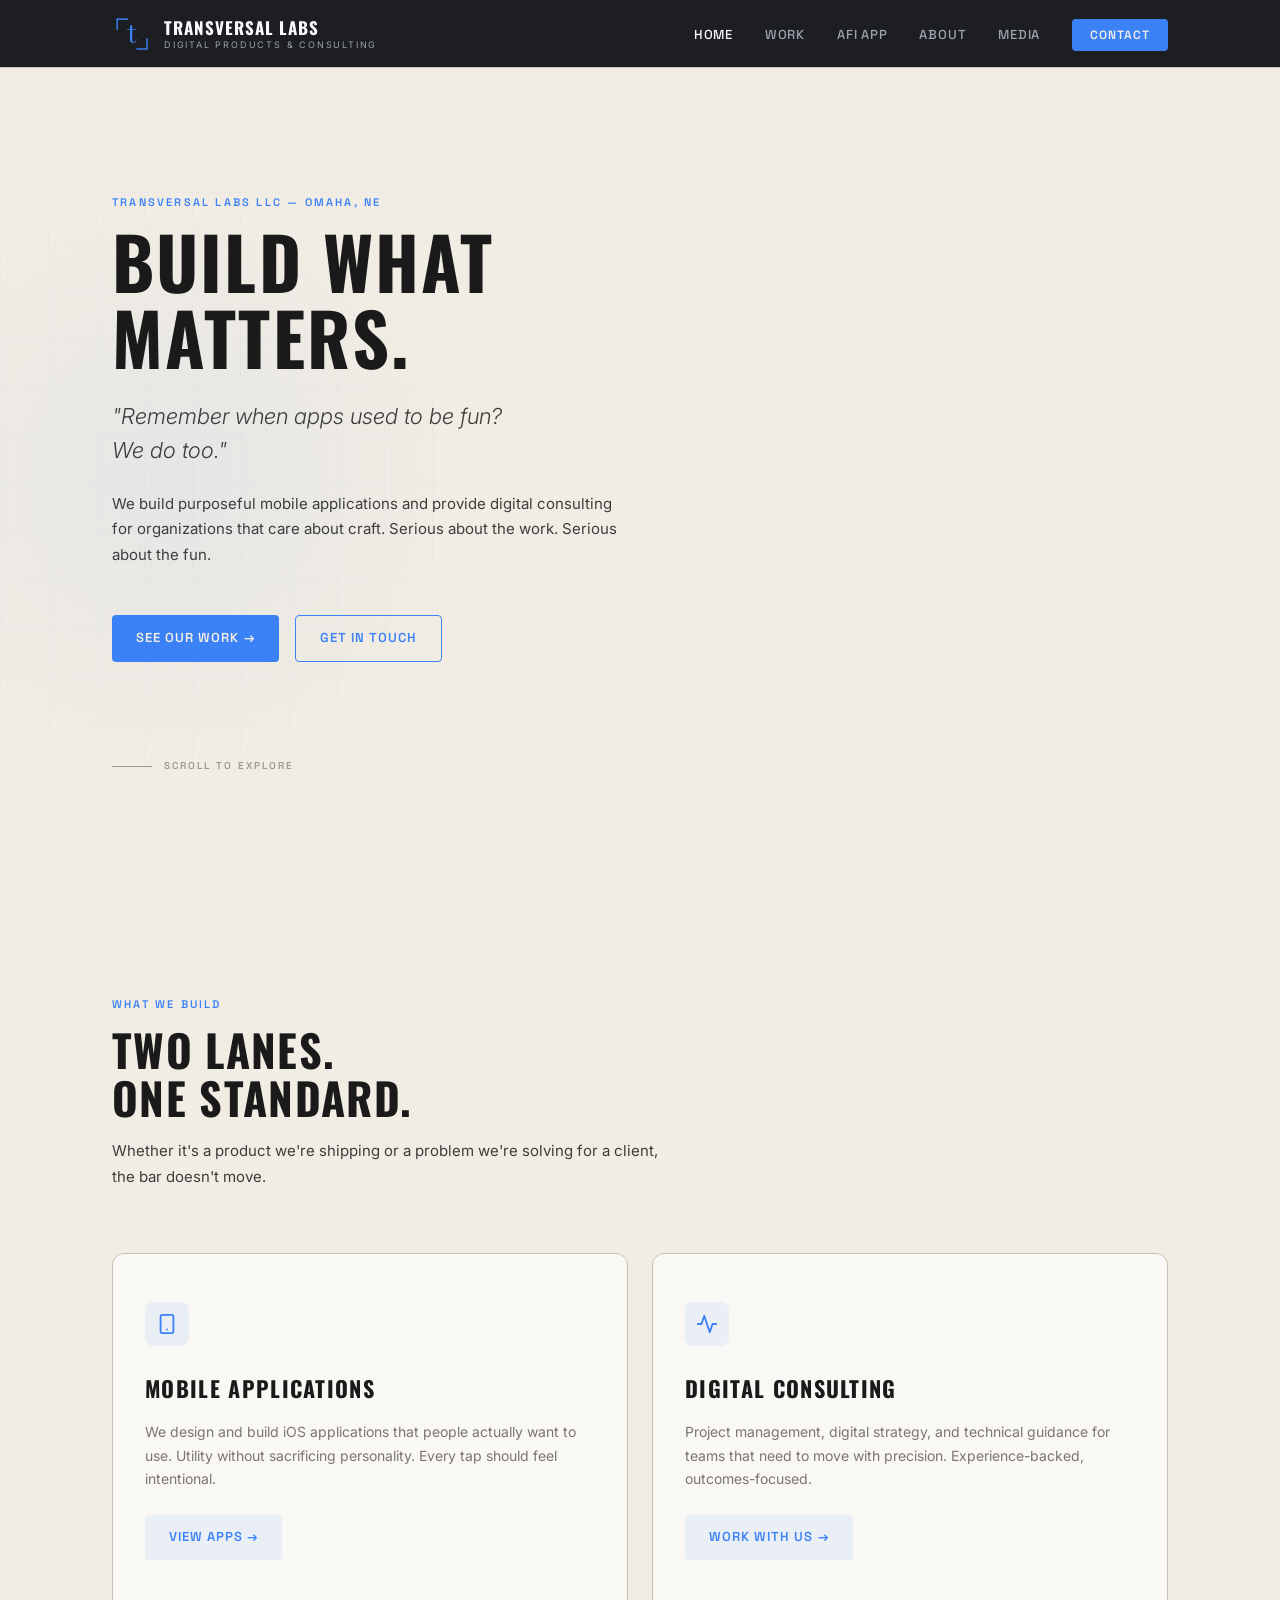
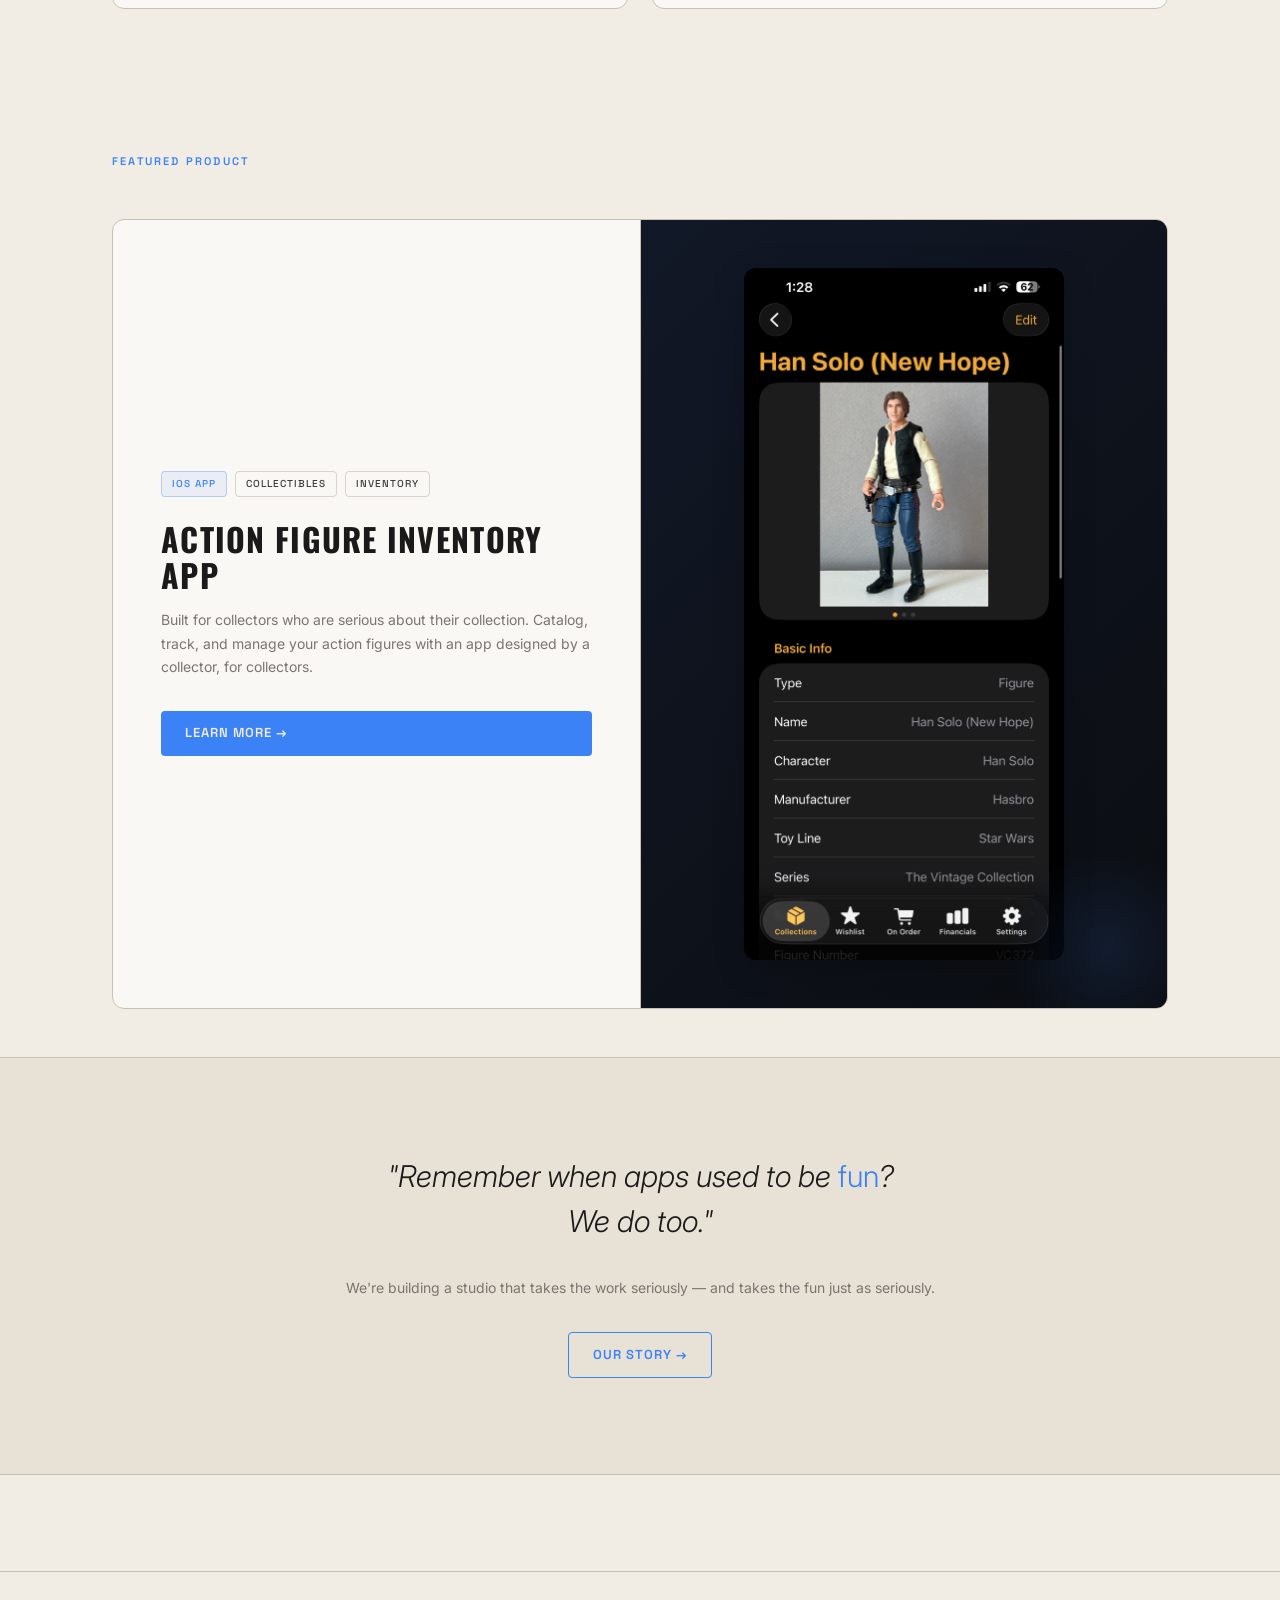
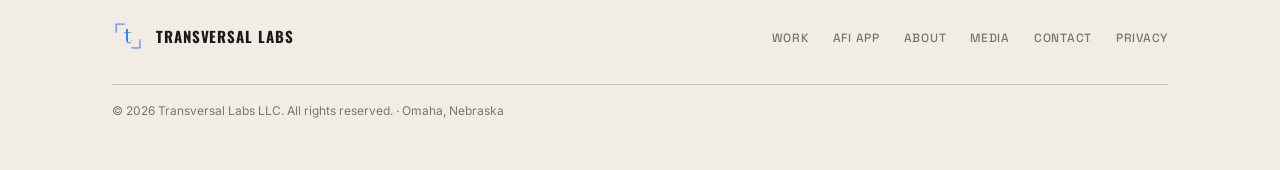
==== commit 221d566d: "Added Privacy page, added privacy page link to all footers" ====
--- a/index.html
+++ b/index.html
@@ -453,6 +453,7 @@
           <li><a href="about.html" class="footer__link">About</a></li>
           <li><a href="media.html" class="footer__link">Media</a></li>
           <li><a href="contact.html" class="footer__link">Contact</a></li>
+          <li><a href="Privacy.html" Class="footer__link">Privacy</a></li>
         </ul>
         <p class="footer__copy">© 2026 Transversal Labs LLC. All rights reserved. · Omaha, Nebraska</p>
       </div>
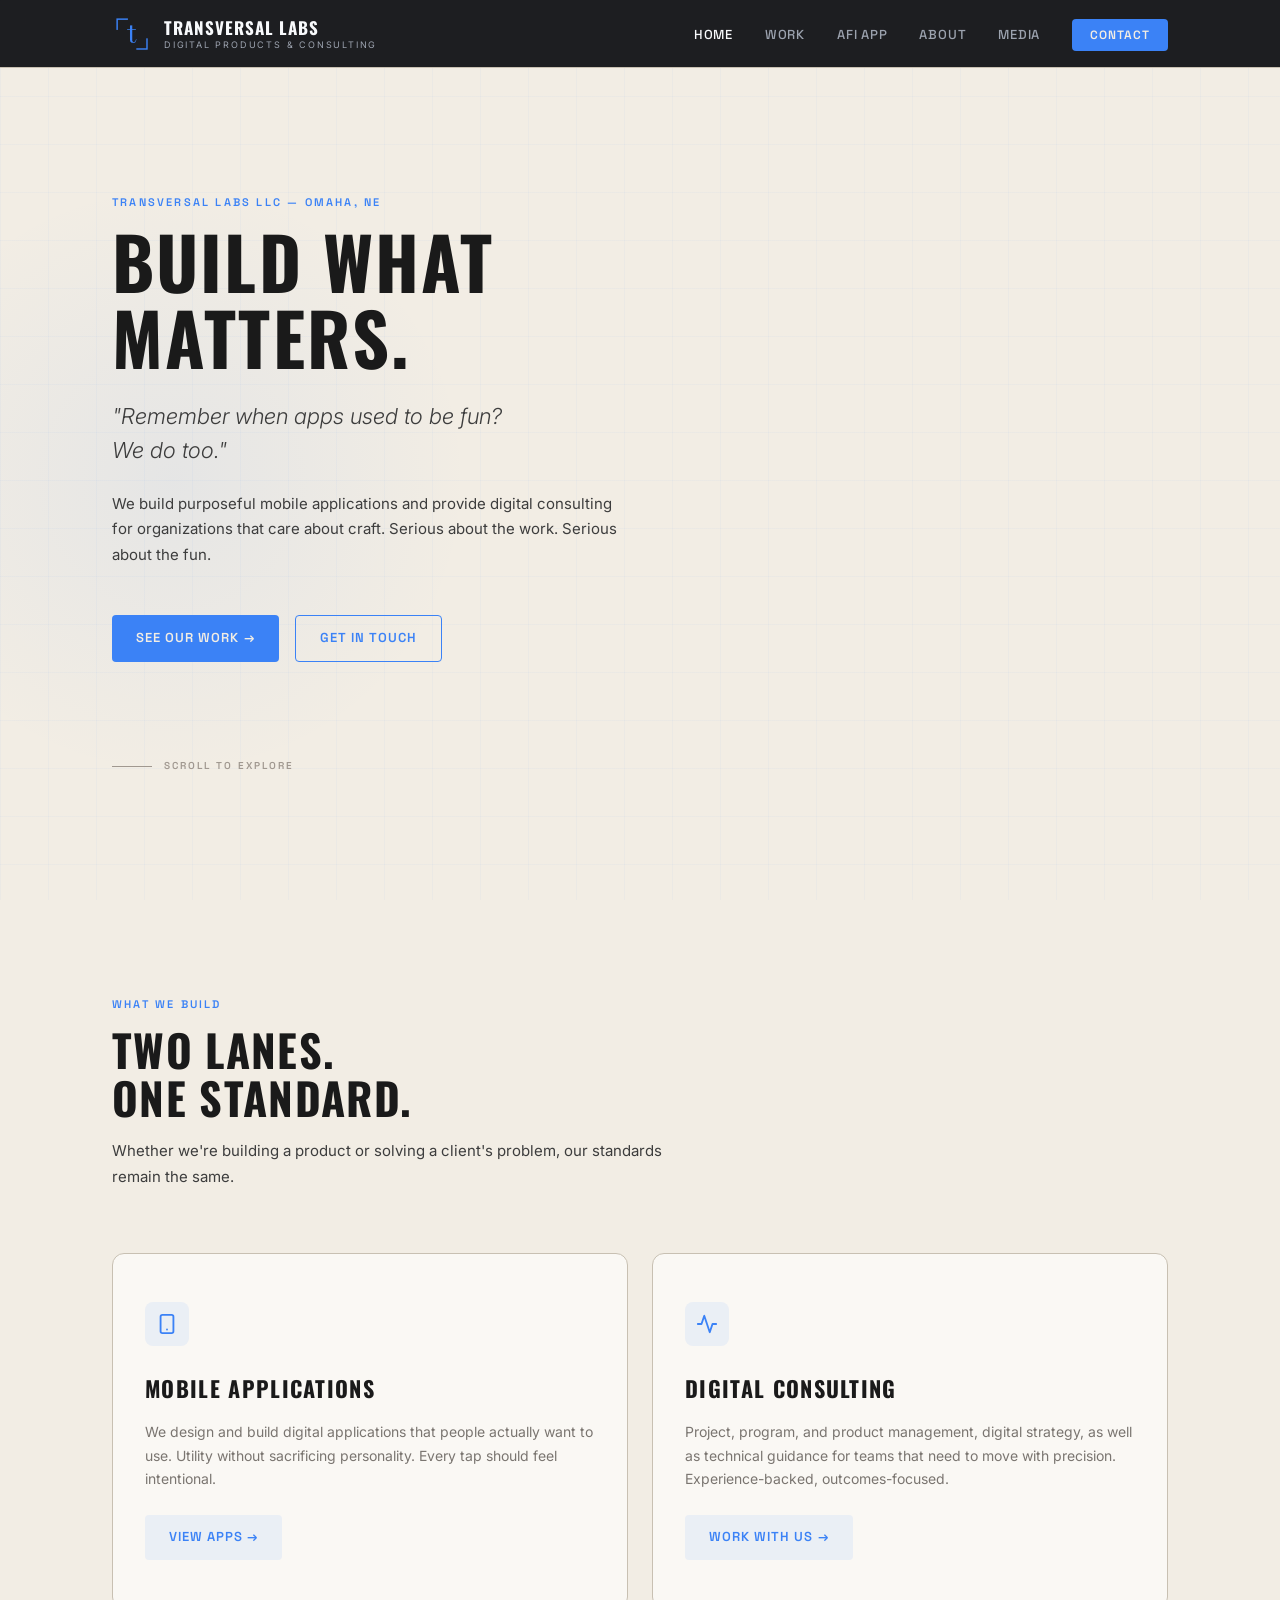
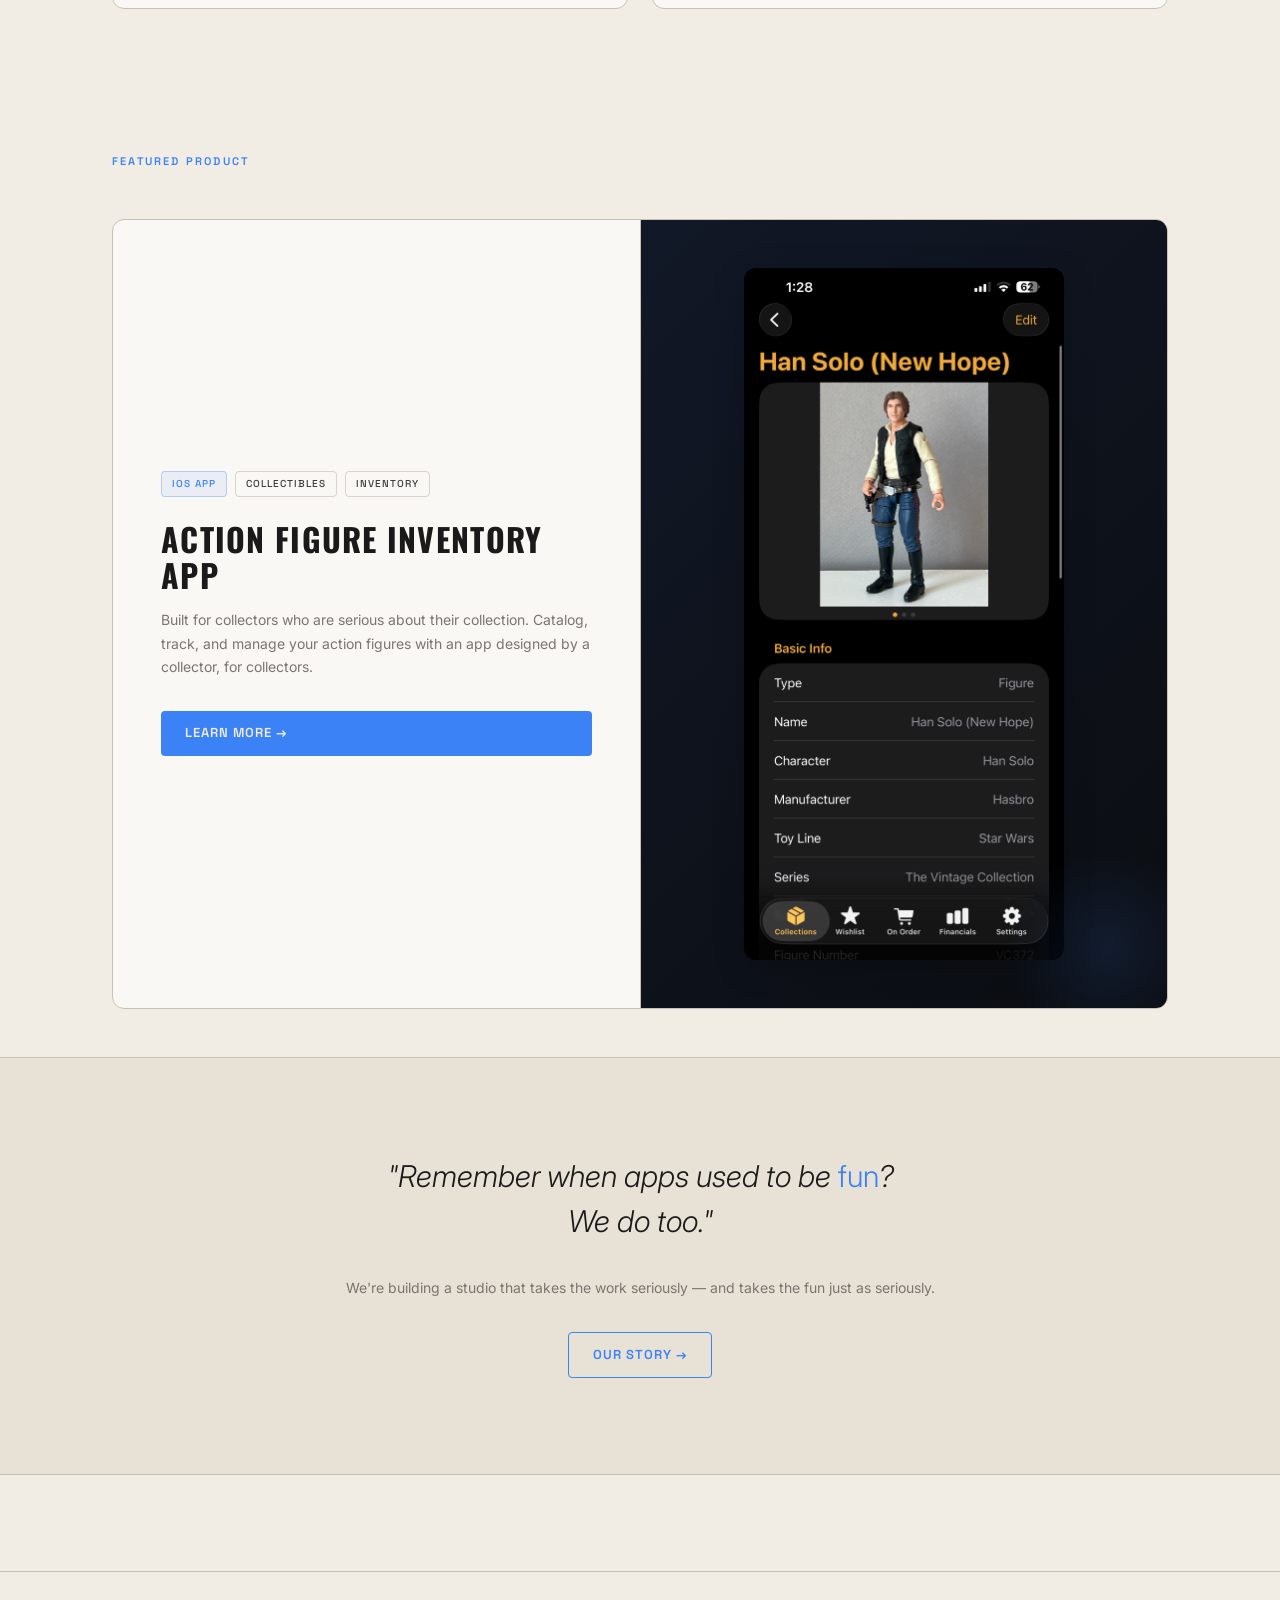
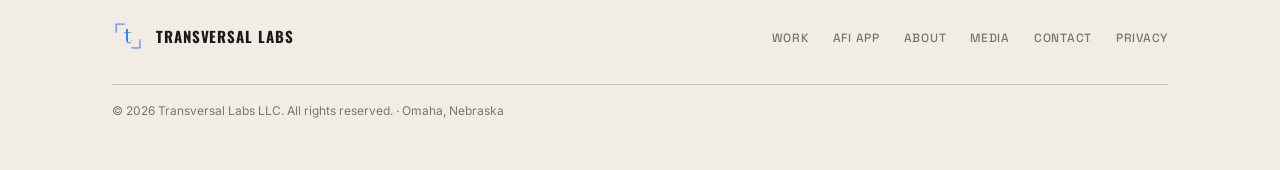
==== commit 7355d4af: "proofreading changes to website" ====
--- a/index.html
+++ b/index.html
@@ -365,7 +365,7 @@
       <div class="section-header">
         <span class="eyebrow">What We Build</span>
         <h2>Two Lanes.<br>One Standard.</h2>
-        <p>Whether it's a product we're shipping or a problem we're solving for a client, the bar doesn't move.</p>
+        <p>Whether we're building a product or solving a client's problem, our standards remain the same.</p>
       </div>
       <div class="lanes">
         <div class="lane">
@@ -376,7 +376,7 @@
             </svg>
           </div>
           <p class="lane__title">Mobile Applications</p>
-          <p class="lane__body">We design and build iOS applications that people actually want to use. Utility without sacrificing personality. Every tap should feel intentional.</p>
+          <p class="lane__body">We design and build digital applications that people actually want to use. Utility without sacrificing personality. Every tap should feel intentional.</p>
           <a href="work.html" class="btn btn--ghost">View Apps →</a>
         </div>
         <div class="lane">
@@ -386,7 +386,7 @@
             </svg>
           </div>
           <p class="lane__title">Digital Consulting</p>
-          <p class="lane__body">Project management, digital strategy, and technical guidance for teams that need to move with precision. Experience-backed, outcomes-focused.</p>
+          <p class="lane__body">Project, program, and product management, digital strategy, as well as technical guidance for teams that need to move with precision. Experience-backed, outcomes-focused.</p>
           <a href="contact.html" class="btn btn--ghost">Work With Us →</a>
         </div>
       </div>
@@ -453,7 +453,7 @@
           <li><a href="about.html" class="footer__link">About</a></li>
           <li><a href="media.html" class="footer__link">Media</a></li>
           <li><a href="contact.html" class="footer__link">Contact</a></li>
-          <li><a href="Privacy.html" Class="footer__link">Privacy</a></li>
+          <li><a href="privacy.html" Class="footer__link">Privacy</a></li>
         </ul>
         <p class="footer__copy">© 2026 Transversal Labs LLC. All rights reserved. · Omaha, Nebraska</p>
       </div>
